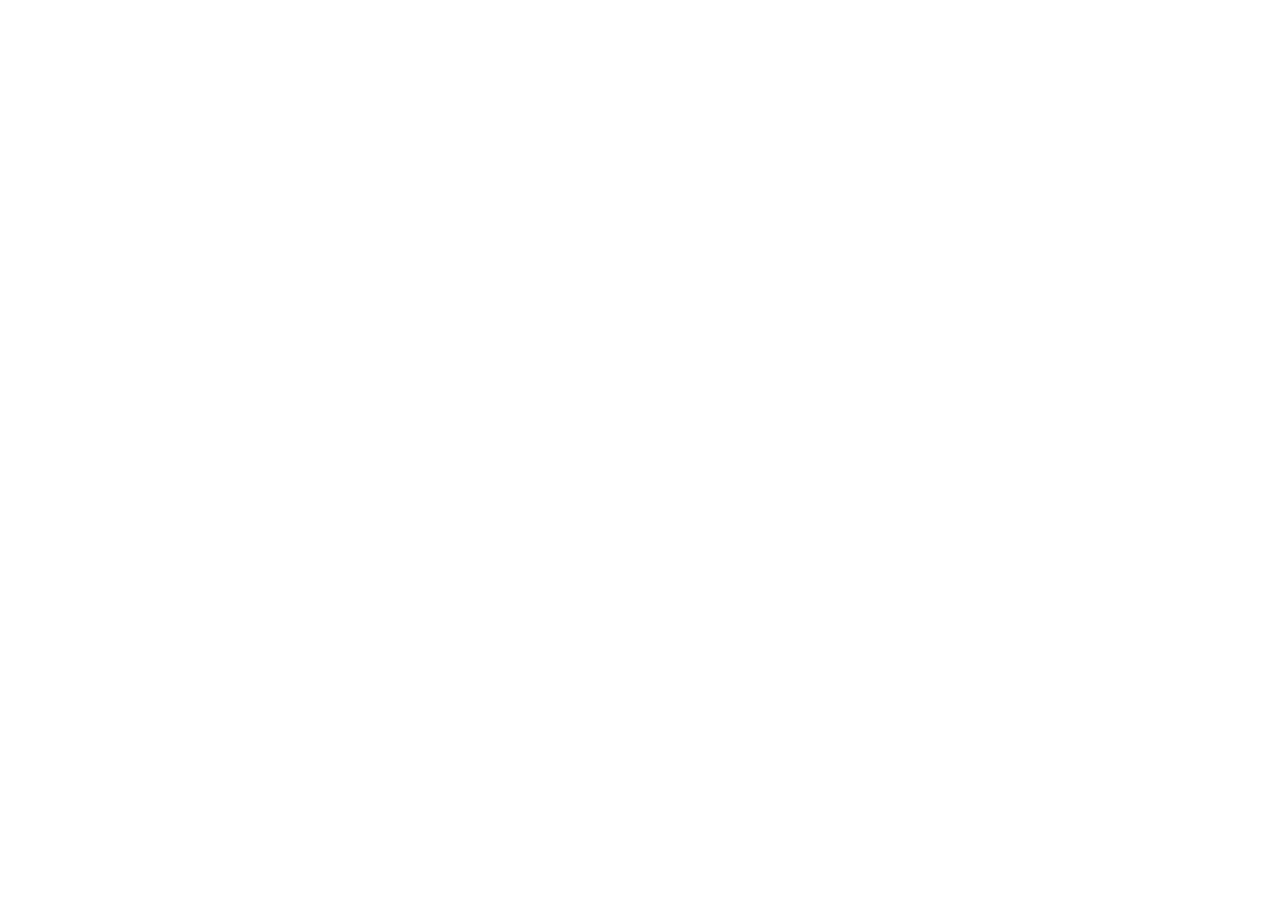
==== index.html @ e7033143 "inicio del proyecto" ====
<!doctype html>
<html lang="en">
    <head>
        <meta charset="UTF-8" />
        <meta name="viewport" content="width=device-width, initial-scale=1.0" />
        <title>Document</title>
    </head>
    <body></body>
</html>
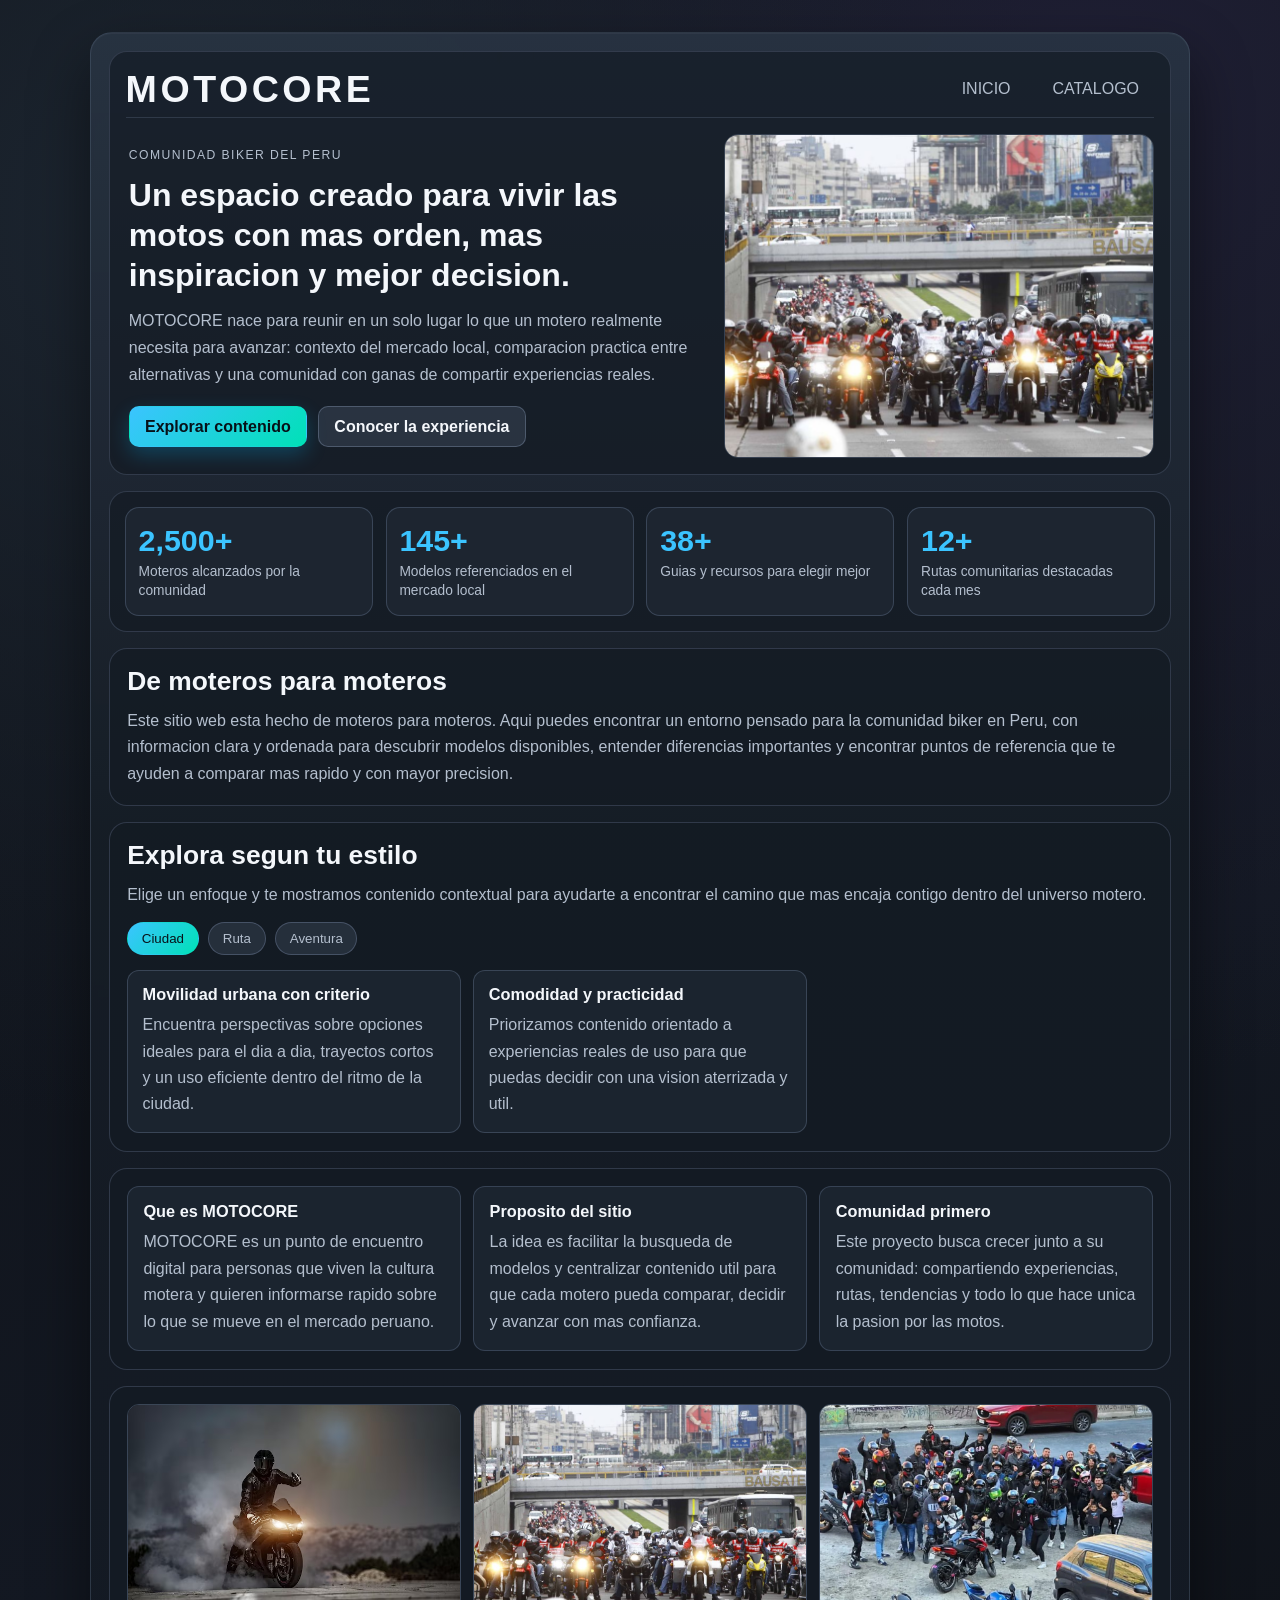
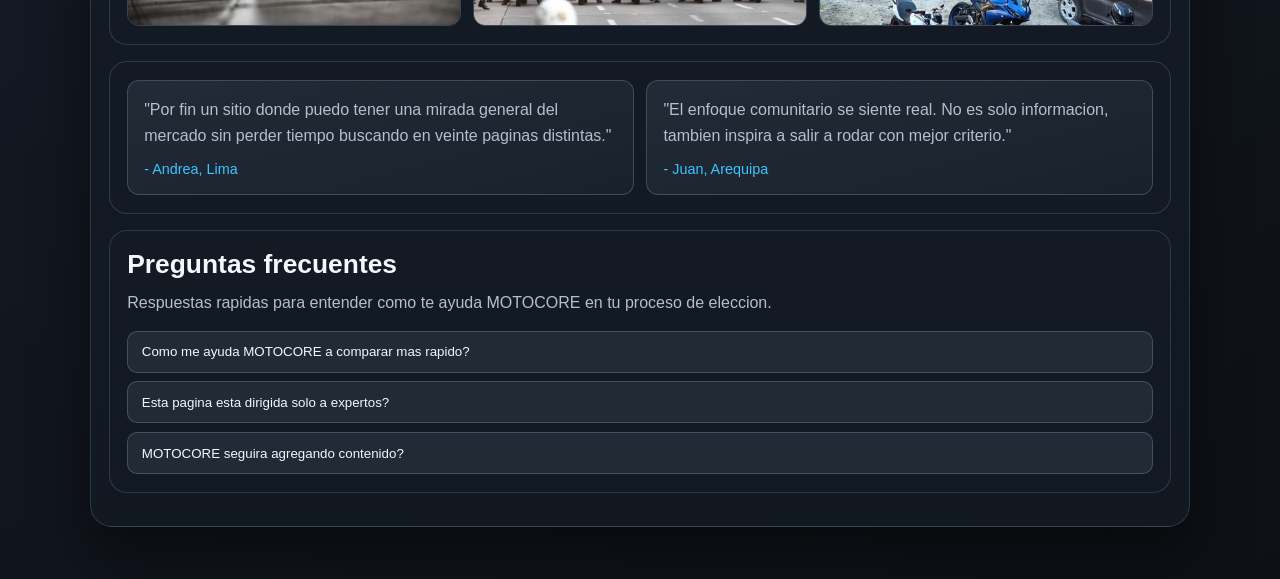
==== commit f12cf491: "feat: expandir landing MOTOCORE con diseno dark e interactividad" ====
--- a/index.html
+++ b/index.html
@@ -1,9 +1,232 @@
 <!doctype html>
-<html lang="en">
+<html lang="es">
     <head>
         <meta charset="UTF-8" />
         <meta name="viewport" content="width=device-width, initial-scale=1.0" />
-        <title>Document</title>
+        <title>MOTOCORE</title>
+        <link rel="stylesheet" href="./assets/css/style.css" />
     </head>
-    <body></body>
+    <body>
+        <main>
+            <header class="hero" id="inicio">
+                <div class="hero-top">
+                    <h1>MOTOCORE</h1>
+                    <nav aria-label="Navegacion principal">
+                        <ul>
+                            <li><a href="#inicio">INICIO</a></li>
+                            <li><a href="#catalogo">CATALOGO</a></li>
+                        </ul>
+                    </nav>
+                </div>
+
+                <div class="hero-content">
+                    <p class="eyebrow">Comunidad biker del Peru</p>
+                    <h2>Un espacio creado para vivir las motos con mas orden, mas inspiracion y mejor decision.</h2>
+                    <p>
+                        MOTOCORE nace para reunir en un solo lugar lo que un motero realmente necesita para avanzar:
+                        contexto del mercado local, comparacion practica entre alternativas y una comunidad con ganas de
+                        compartir experiencias reales.
+                    </p>
+                    <div class="hero-actions">
+                        <a class="btn btn-primary" href="#catalogo">Explorar contenido</a>
+                        <a class="btn btn-secondary" href="#experiencia">Conocer la experiencia</a>
+                    </div>
+                </div>
+
+                <div class="hero-media">
+                    <img src="./assets/img/comunidad-biker.jpg" alt="Grupo de moteros en ruta" />
+                </div>
+            </header>
+
+            <section class="stats" aria-label="Resumen de comunidad">
+                <article class="stat-card">
+                    <p class="stat-value" data-counter="2500">0</p>
+                    <p class="stat-label">Moteros alcanzados por la comunidad</p>
+                </article>
+                <article class="stat-card">
+                    <p class="stat-value" data-counter="145">0</p>
+                    <p class="stat-label">Modelos referenciados en el mercado local</p>
+                </article>
+                <article class="stat-card">
+                    <p class="stat-value" data-counter="38">0</p>
+                    <p class="stat-label">Guias y recursos para elegir mejor</p>
+                </article>
+                <article class="stat-card">
+                    <p class="stat-value" data-counter="12">0</p>
+                    <p class="stat-label">Rutas comunitarias destacadas cada mes</p>
+                </article>
+            </section>
+
+            <section class="intro" id="catalogo">
+                <h2>De moteros para moteros</h2>
+                <p>
+                    Este sitio web esta hecho de moteros para moteros. Aqui puedes encontrar un entorno pensado para la
+                    comunidad biker en Peru, con informacion clara y ordenada para descubrir modelos disponibles,
+                    entender diferencias importantes y encontrar puntos de referencia que te ayuden a comparar mas
+                    rapido y con mayor precision.
+                </p>
+            </section>
+
+            <section class="interest" id="experiencia">
+                <div class="section-head">
+                    <h2>Explora segun tu estilo</h2>
+                    <p>
+                        Elige un enfoque y te mostramos contenido contextual para ayudarte a encontrar el camino que mas
+                        encaja contigo dentro del universo motero.
+                    </p>
+                </div>
+
+                <div class="interest-controls" role="tablist" aria-label="Filtros de contenido">
+                    <button class="filter-btn is-active" data-filter="ciudad" type="button">Ciudad</button>
+                    <button class="filter-btn" data-filter="ruta" type="button">Ruta</button>
+                    <button class="filter-btn" data-filter="aventura" type="button">Aventura</button>
+                </div>
+
+                <div class="interest-grid">
+                    <article class="interest-card" data-kind="ciudad">
+                        <h3>Movilidad urbana con criterio</h3>
+                        <p>
+                            Encuentra perspectivas sobre opciones ideales para el dia a dia, trayectos cortos y un uso
+                            eficiente dentro del ritmo de la ciudad.
+                        </p>
+                    </article>
+                    <article class="interest-card" data-kind="ciudad">
+                        <h3>Comodidad y practicidad</h3>
+                        <p>
+                            Priorizamos contenido orientado a experiencias reales de uso para que puedas decidir con una
+                            vision aterrizada y util.
+                        </p>
+                    </article>
+                    <article class="interest-card" data-kind="ruta">
+                        <h3>Escapadas de fin de semana</h3>
+                        <p>
+                            Descubre ideas de rutas, recomendaciones de preparacion y puntos clave para disfrutar viajes
+                            mas seguros y mejor planificados.
+                        </p>
+                    </article>
+                    <article class="interest-card" data-kind="ruta">
+                        <h3>Comunidad de carretera</h3>
+                        <p>
+                            Conecta con una vibra colaborativa donde compartir experiencias suma valor para quienes
+                            recien inician y para quienes ya ruedan hace tiempo.
+                        </p>
+                    </article>
+                    <article class="interest-card" data-kind="aventura">
+                        <h3>Espiritu explorador</h3>
+                        <p>
+                            Contenido enfocado en escenarios mixtos, trayectos variados y mentalidad aventurera para
+                            quienes buscan salir de la rutina.
+                        </p>
+                    </article>
+                    <article class="interest-card" data-kind="aventura">
+                        <h3>Preparacion inteligente</h3>
+                        <p>
+                            Consejos de contexto para planear mejor cada salida, desde la logistica hasta la lectura del
+                            entorno antes de rodar.
+                        </p>
+                    </article>
+                </div>
+            </section>
+
+            <section class="site-overview">
+                <article class="text-card">
+                    <h3>Que es MOTOCORE</h3>
+                    <p>
+                        MOTOCORE es un punto de encuentro digital para personas que viven la cultura motera y quieren
+                        informarse rapido sobre lo que se mueve en el mercado peruano.
+                    </p>
+                </article>
+
+                <article class="text-card">
+                    <h3>Proposito del sitio</h3>
+                    <p>
+                        La idea es facilitar la busqueda de modelos y centralizar contenido util para que cada motero
+                        pueda comparar, decidir y avanzar con mas confianza.
+                    </p>
+                </article>
+
+                <article class="text-card">
+                    <h3>Comunidad primero</h3>
+                    <p>
+                        Este proyecto busca crecer junto a su comunidad: compartiendo experiencias, rutas, tendencias y
+                        todo lo que hace unica la pasion por las motos.
+                    </p>
+                </article>
+            </section>
+
+            <section class="gallery" aria-label="Comunidad motera">
+                <article class="gallery-item">
+                    <img src="./assets/img/comunidad-biker3.avif" alt="Comunidad motera reunida" />
+                </article>
+                <article class="gallery-item">
+                    <img src="./assets/img/comunidad-biker.jpg" alt="Moteros en carretera" />
+                </article>
+                <article class="gallery-item">
+                    <img src="./assets/img/comunidad-biker2.webp" alt="Escena de motociclismo urbano" />
+                </article>
+            </section>
+
+            <section class="testimonial-strip" aria-label="Testimonios de comunidad">
+                <article class="testimonial-card">
+                    <p>
+                        "Por fin un sitio donde puedo tener una mirada general del mercado sin perder tiempo buscando en
+                        veinte paginas distintas."
+                    </p>
+                    <span>- Andrea, Lima</span>
+                </article>
+                <article class="testimonial-card">
+                    <p>
+                        "El enfoque comunitario se siente real. No es solo informacion, tambien inspira a salir a
+                        rodar con mejor criterio."
+                    </p>
+                    <span>- Juan, Arequipa</span>
+                </article>
+            </section>
+
+            <section class="faq" aria-label="Preguntas frecuentes">
+                <div class="section-head">
+                    <h2>Preguntas frecuentes</h2>
+                    <p>Respuestas rapidas para entender como te ayuda MOTOCORE en tu proceso de eleccion.</p>
+                </div>
+
+                <article class="faq-item">
+                    <button class="faq-question" type="button" aria-expanded="false">
+                        Como me ayuda MOTOCORE a comparar mas rapido?
+                    </button>
+                    <div class="faq-answer">
+                        <p>
+                            Organizando informacion de forma clara y contextual para que puedas identificar diferencias
+                            relevantes sin navegar entre fuentes desordenadas.
+                        </p>
+                    </div>
+                </article>
+
+                <article class="faq-item">
+                    <button class="faq-question" type="button" aria-expanded="false">
+                        Esta pagina esta dirigida solo a expertos?
+                    </button>
+                    <div class="faq-answer">
+                        <p>
+                            No. El enfoque esta pensado tanto para quien recien inicia como para quien ya tiene
+                            experiencia y busca una referencia mas rapida.
+                        </p>
+                    </div>
+                </article>
+
+                <article class="faq-item">
+                    <button class="faq-question" type="button" aria-expanded="false">
+                        MOTOCORE seguira agregando contenido?
+                    </button>
+                    <div class="faq-answer">
+                        <p>
+                            Si. La idea es crecer de forma continua con la comunidad, incorporando mas contexto,
+                            actualizaciones y espacios de participacion.
+                        </p>
+                    </div>
+                </article>
+            </section>
+        </main>
+
+        <script src="./assets/js/main.js"></script>
+    </body>
 </html>
--- a/assets/css/style.css
+++ b/assets/css/style.css
@@ -0,0 +1,436 @@
+:root {
+    --bg: #0f1318;
+    --bg-soft: #181f28;
+    --surface: #1f2731;
+    --surface-2: #273140;
+    --border: #3a4658;
+    --text: #f4f7fb;
+    --muted: #b4bfce;
+    --accent: #3bc4ff;
+    --accent-2: #00e1b7;
+    --danger: #ff5f7e;
+}
+
+* {
+    box-sizing: border-box;
+    margin: 0;
+    padding: 0;
+}
+
+html {
+    scroll-behavior: smooth;
+}
+
+body {
+    min-height: 100vh;
+    background:
+        radial-gradient(circle at 12% 10%, #1c2530 0%, rgba(28, 37, 48, 0) 40%),
+        radial-gradient(circle at 85% 4%, #1f1f34 0%, rgba(31, 31, 52, 0) 42%),
+        linear-gradient(150deg, #0e1116 0%, #131822 56%, #0d1015 100%);
+    color: var(--text);
+    font-family: "Segoe UI", Tahoma, Geneva, Verdana, sans-serif;
+    padding: 2rem 1rem 3.2rem;
+}
+
+main {
+    width: min(1100px, 95%);
+    margin: 0 auto;
+    border: 1px solid rgba(79, 94, 114, 0.45);
+    border-radius: 22px;
+    background:
+        linear-gradient(180deg, rgba(40, 51, 66, 0.94) 0%, rgba(22, 29, 38, 0.96) 38%, rgba(19, 25, 34, 0.97) 100%);
+    backdrop-filter: blur(2px);
+    padding: 1.1rem;
+    box-shadow:
+        0 26px 60px rgba(0, 0, 0, 0.48),
+        inset 0 1px 0 rgba(255, 255, 255, 0.04);
+}
+
+main section,
+.hero {
+    background: rgba(20, 27, 36, 0.68);
+    border: 1px solid rgba(64, 76, 95, 0.64);
+    border-radius: 18px;
+}
+
+.hero {
+    padding: 1rem;
+    display: grid;
+    grid-template-columns: 1.15fr 0.85fr;
+    gap: 1rem;
+    margin-bottom: 1rem;
+}
+
+.hero-top {
+    grid-column: 1 / -1;
+    display: flex;
+    justify-content: space-between;
+    align-items: center;
+    flex-wrap: wrap;
+    gap: 0.75rem;
+    padding-bottom: 0.4rem;
+    border-bottom: 1px solid rgba(70, 83, 103, 0.5);
+}
+
+.hero h1 {
+    letter-spacing: 0.22rem;
+    font-size: clamp(1.7rem, 4vw, 2.35rem);
+}
+
+nav ul {
+    list-style: none;
+    display: flex;
+    gap: 0.7rem;
+}
+
+nav a {
+    text-decoration: none;
+    color: var(--muted);
+    border: 1px solid transparent;
+    border-radius: 999px;
+    padding: 0.45rem 0.9rem;
+    transition: 0.25s ease;
+}
+
+nav a:hover {
+    color: var(--text);
+    border-color: rgba(76, 173, 255, 0.42);
+    background: rgba(59, 196, 255, 0.12);
+}
+
+.hero-content {
+    padding: 0.7rem 0.2rem;
+}
+
+.eyebrow {
+    color: var(--accent);
+    text-transform: uppercase;
+    letter-spacing: 0.09rem;
+    font-size: 0.76rem;
+    margin-bottom: 0.6rem;
+}
+
+.hero-content h2 {
+    font-size: clamp(1.35rem, 2.8vw, 2rem);
+    line-height: 1.25;
+    margin-bottom: 0.8rem;
+}
+
+.hero-content p {
+    color: var(--muted);
+    line-height: 1.68;
+}
+
+.hero-actions {
+    margin-top: 1.1rem;
+    display: flex;
+    gap: 0.7rem;
+    flex-wrap: wrap;
+}
+
+.btn {
+    text-decoration: none;
+    display: inline-block;
+    font-weight: 600;
+    border-radius: 10px;
+    border: 1px solid transparent;
+    padding: 0.65rem 0.95rem;
+    transition: transform 0.2s ease, box-shadow 0.2s ease, background 0.2s ease;
+}
+
+.btn:hover {
+    transform: translateY(-1px);
+}
+
+.btn-primary {
+    color: #071118;
+    background: linear-gradient(135deg, var(--accent) 0%, var(--accent-2) 100%);
+    box-shadow: 0 8px 20px rgba(0, 182, 255, 0.24);
+}
+
+.btn-secondary {
+    color: var(--text);
+    background: rgba(61, 73, 90, 0.5);
+    border-color: rgba(103, 117, 138, 0.6);
+}
+
+.hero-media {
+    border-radius: 14px;
+    overflow: hidden;
+    border: 1px solid rgba(71, 84, 102, 0.65);
+    min-height: 100%;
+}
+
+.hero-media img {
+    width: 100%;
+    height: 100%;
+    object-fit: cover;
+    display: block;
+}
+
+.stats {
+    display: grid;
+    grid-template-columns: repeat(4, minmax(0, 1fr));
+    gap: 0.8rem;
+    margin-bottom: 1rem;
+    padding: 0.95rem;
+}
+
+.stat-card {
+    border: 1px solid rgba(80, 94, 116, 0.58);
+    background: rgba(32, 40, 52, 0.8);
+    border-radius: 14px;
+    padding: 0.9rem 0.8rem;
+}
+
+.stat-value {
+    font-size: clamp(1.3rem, 3vw, 1.9rem);
+    font-weight: 700;
+    color: var(--accent);
+    margin-bottom: 0.25rem;
+}
+
+.stat-label {
+    color: var(--muted);
+    font-size: 0.86rem;
+    line-height: 1.4;
+}
+
+.intro,
+.interest,
+.site-overview,
+.gallery,
+.testimonial-strip,
+.faq {
+    padding: 1.1rem;
+    margin-bottom: 1rem;
+}
+
+.intro h2,
+.section-head h2 {
+    font-size: clamp(1.15rem, 2.5vw, 1.65rem);
+    margin-bottom: 0.65rem;
+}
+
+.intro p,
+.section-head p,
+.text-card p,
+.interest-card p,
+.testimonial-card p,
+.faq-answer p {
+    color: var(--muted);
+    line-height: 1.65;
+}
+
+.section-head {
+    margin-bottom: 0.9rem;
+}
+
+.interest-controls {
+    display: flex;
+    gap: 0.6rem;
+    flex-wrap: wrap;
+    margin-bottom: 0.9rem;
+}
+
+.filter-btn {
+    background: rgba(56, 68, 85, 0.5);
+    border: 1px solid rgba(84, 98, 120, 0.7);
+    color: var(--muted);
+    border-radius: 999px;
+    padding: 0.5rem 0.85rem;
+    cursor: pointer;
+    transition: 0.2s ease;
+}
+
+.filter-btn:hover {
+    color: var(--text);
+    border-color: rgba(81, 191, 255, 0.7);
+}
+
+.filter-btn.is-active {
+    color: #08121a;
+    border-color: transparent;
+    background: linear-gradient(130deg, var(--accent), var(--accent-2));
+}
+
+.interest-grid {
+    display: grid;
+    grid-template-columns: repeat(3, minmax(0, 1fr));
+    gap: 0.8rem;
+}
+
+.interest-card {
+    border: 1px solid rgba(77, 91, 111, 0.62);
+    background: rgba(31, 40, 52, 0.75);
+    border-radius: 12px;
+    padding: 0.9rem;
+    transition: 0.25s ease;
+}
+
+.interest-card:hover {
+    transform: translateY(-3px);
+    border-color: rgba(84, 179, 236, 0.72);
+}
+
+.interest-card.is-hidden {
+    display: none;
+}
+
+.interest-card h3,
+.text-card h3 {
+    font-size: 1.02rem;
+    margin-bottom: 0.5rem;
+}
+
+.site-overview {
+    display: grid;
+    grid-template-columns: repeat(3, minmax(0, 1fr));
+    gap: 0.8rem;
+}
+
+.text-card {
+    background: rgba(31, 40, 52, 0.75);
+    border: 1px solid rgba(72, 86, 107, 0.62);
+    border-radius: 12px;
+    padding: 0.95rem;
+}
+
+.gallery {
+    display: grid;
+    grid-template-columns: repeat(3, minmax(0, 1fr));
+    gap: 0.8rem;
+}
+
+.gallery-item {
+    border-radius: 12px;
+    overflow: hidden;
+    border: 1px solid rgba(75, 89, 109, 0.7);
+}
+
+.gallery-item img {
+    width: 100%;
+    height: 220px;
+    object-fit: cover;
+    display: block;
+    transition: transform 0.35s ease;
+}
+
+.gallery-item:hover img {
+    transform: scale(1.06);
+}
+
+.testimonial-strip {
+    display: grid;
+    grid-template-columns: repeat(2, minmax(0, 1fr));
+    gap: 0.8rem;
+}
+
+.testimonial-card {
+    border: 1px solid rgba(83, 98, 119, 0.64);
+    background: linear-gradient(165deg, rgba(38, 47, 60, 0.8), rgba(27, 35, 46, 0.86));
+    border-radius: 12px;
+    padding: 1rem;
+}
+
+.testimonial-card span {
+    display: inline-block;
+    margin-top: 0.75rem;
+    color: var(--accent);
+    font-size: 0.9rem;
+}
+
+.faq-item + .faq-item {
+    margin-top: 0.55rem;
+}
+
+.faq-question {
+    width: 100%;
+    text-align: left;
+    background: rgba(40, 49, 62, 0.75);
+    color: var(--text);
+    border: 1px solid rgba(86, 101, 123, 0.65);
+    border-radius: 10px;
+    padding: 0.78rem 0.85rem;
+    cursor: pointer;
+}
+
+.faq-question[aria-expanded="true"] {
+    border-color: rgba(97, 196, 255, 0.8);
+}
+
+.faq-answer {
+    max-height: 0;
+    overflow: hidden;
+    transition: max-height 0.28s ease;
+}
+
+.faq-answer p {
+    padding: 0.55rem 0.35rem 0.2rem;
+}
+
+@media (max-width: 980px) {
+    .hero {
+        grid-template-columns: 1fr;
+    }
+
+    .stats {
+        grid-template-columns: repeat(2, minmax(0, 1fr));
+    }
+
+    .interest-grid,
+    .site-overview,
+    .gallery {
+        grid-template-columns: repeat(2, minmax(0, 1fr));
+    }
+}
+
+@media (max-width: 680px) {
+    body {
+        padding: 1.1rem 0.65rem 2rem;
+    }
+
+    main {
+        border-radius: 16px;
+        padding: 0.75rem;
+    }
+
+    .hero,
+    main section {
+        border-radius: 14px;
+    }
+
+    .hero-top {
+        align-items: flex-start;
+    }
+
+    nav ul {
+        gap: 0.45rem;
+    }
+
+    nav a {
+        padding: 0.38rem 0.68rem;
+        font-size: 0.86rem;
+    }
+
+    .hero-actions {
+        flex-direction: column;
+    }
+
+    .btn {
+        width: 100%;
+        text-align: center;
+    }
+
+    .stats,
+    .interest-grid,
+    .site-overview,
+    .gallery,
+    .testimonial-strip {
+        grid-template-columns: 1fr;
+    }
+
+    .gallery-item img {
+        height: 205px;
+    }
+}
